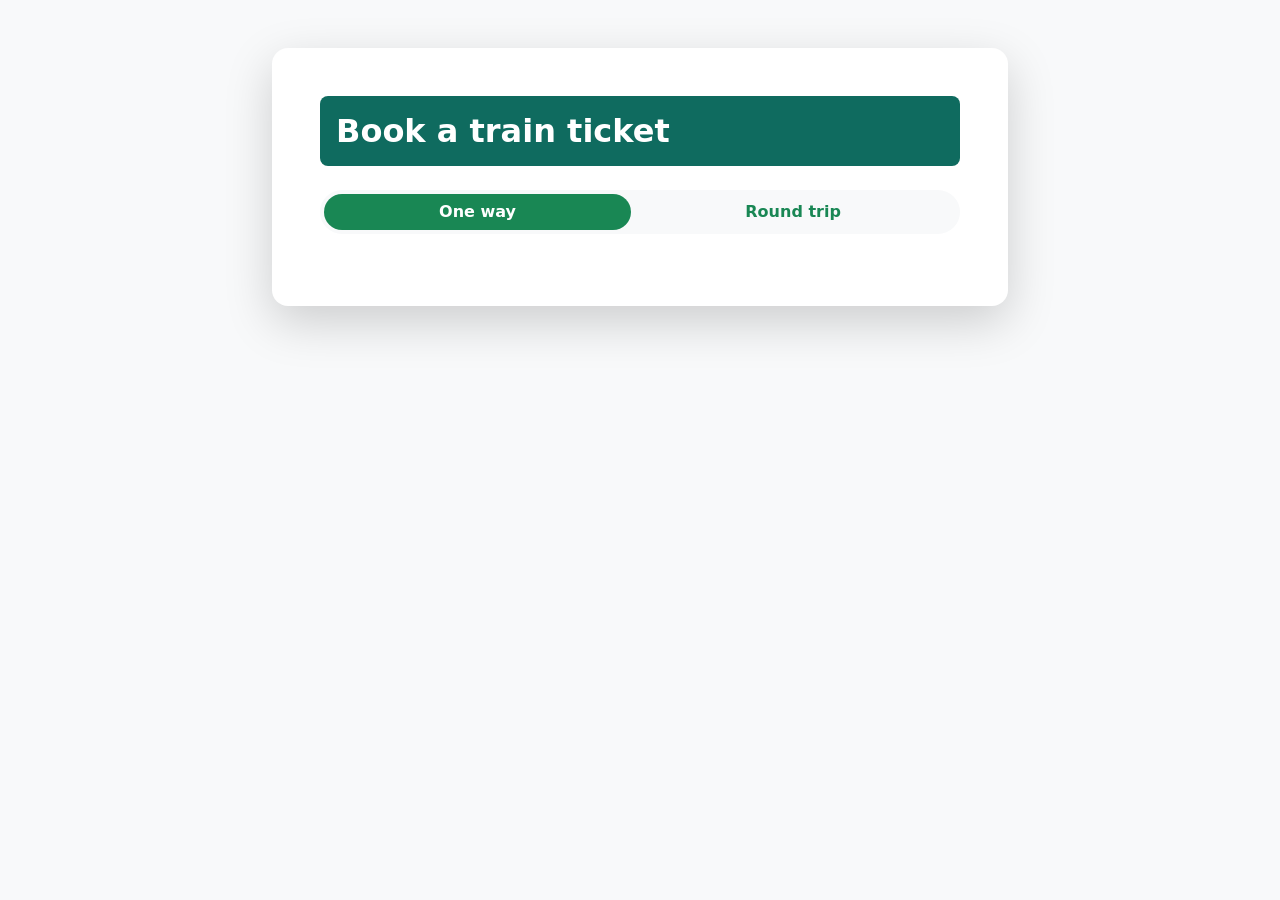
==== index.html @ a76bed5d "Assignment 4" ====
<!DOCTYPE html>
<html lang="en">
<head>
    <meta charset="UTF-8">
    <meta name="viewport" content ="width=device-width, initial-scale=1.0">
    <title>Book a train ticket</title>
    <link href="https://fonts.googleapis.com/css2?family=Montserrat:wght@400;500;600;700&display=swap" rel="stylesheet">
    <link href="https://cdn.jsdelivr.net/npm/bootstrap@5.3.3/dist/css/bootstrap.min.css" rel="stylesheet">
    <link rel="stylesheet" href="css/style.css">
</head>
<body class="bg-light py-5">
    <div class="container">
        <div class="row justify-content-center">
            <div class="col-12 col-lg-8">
                <div class="card shadow-lg border-0 p-4 p-md-5 rounded-4">
                    <h2 class="mb-4 fw-bold text-white p-3 rounded-3" style="background-color: #0F6B5F;">
                        Book a train ticket
                    </h2>
                    <form>
                        <div class="mb-4">
                            <div class="btn-group w-100 p-1 bg-light rounded-pill" role="group">
                                <input type="radio" class="btn-check" name="tripType" id="oneWay" autocomplete="off" checked>
                                <label class="btn btn-outline-success rounded-pill border-0 fw-semibold" for="oneWay"> One way</label>
                                <input type="radio" class="btn-check" name="tripType" id="roundTrip" autocomplete="off">
                                <label class="btn btn-outline-success rounded-pill border-0 fw-semibold" for="roundTrip"> Round trip</label>
                            </div>
                        </div>
                    </form>
                </div>
            </div>
        </div>
    </div>
</body>
</html>
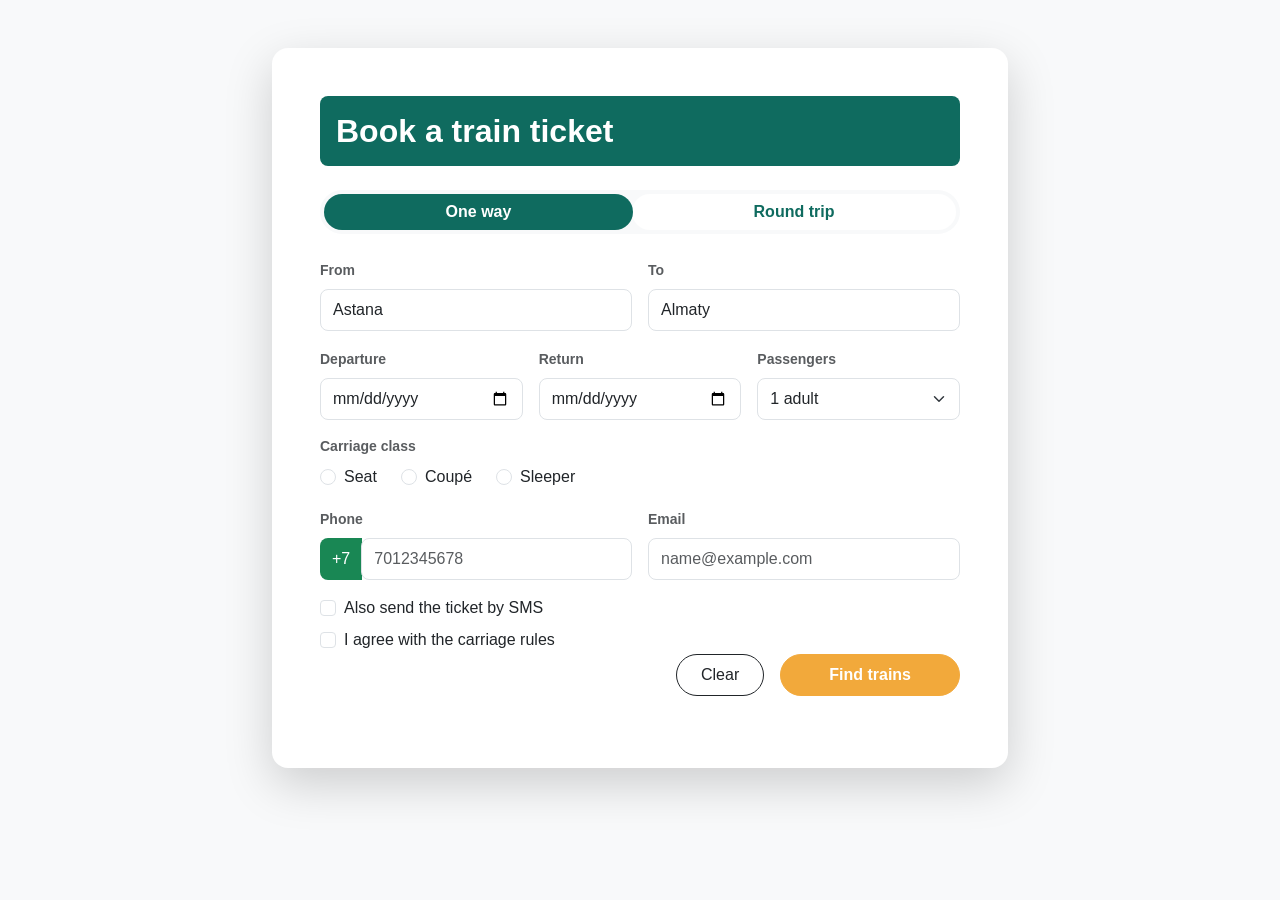
==== commit daa30b89: "Task 1" ====
--- a/index.html
+++ b/index.html
@@ -25,6 +25,83 @@
                                 <label class="btn btn-outline-success rounded-pill border-0 fw-semibold" for="roundTrip"> Round trip</label>
                             </div>
                         </div>
+                        <div class="row g-3 mb-3">
+                            <div class="col-md-6">
+                                <label for="fromInput" class="form-label text-muted small fw-bold">From</label>
+                                <input type="text" class="form-control rounded-3 py-2" id="fromInput" value="Astana" required>
+                            </div>
+                            <div class="col-md-6">
+                                <label for="toInput" class="form-label text-muted small fw-bold">To</label>
+                                <input type="text" class="form-control rounded-3 py-2" id="toInput" value="Almaty" required>
+                            </div>
+                        </div>
+                        <div class="row g-3 mb-3">
+                            <div class="col-md-4">
+                                <label for="departureInput" class="form-label text-muted small fw-bold">Departure</label>
+                                <input type="date" class="form-control rounded-3 py-2" id="departureInput" required>
+                            </div>
+                            <div class="col-md-4">
+                               <label for="returnInput" class="form-label text-muted small fw-bold">Return</label>
+                                <input type="date" class="form-control rounded-3 py-2" id="returnInput">
+                            </div>
+                            <div class="col-md-4">
+                                <label for="passengersInput" class="form-label text-muted small fw-bold">Passengers</label>
+                                <select class="form-select rounded-3 py-2" id="passengerInput" required>
+                                    <option value="1" selected>1 adult</option>
+                                    <option value="2">2 adults</option>
+                                    <option value="3">3 adults</option>
+                                    <option value="4">4 adults</option>
+                                    <option value="5">5 adults</option>
+                                    <option value="6">6 adults</option>
+                                </select>
+                            </div>
+                        </div>
+                        <div class="mb-3">
+                            <label class="form-label text-muted small fw-bold d-block">Carriage class</label>
+                            <div class="d-flex gap-4">
+                                <div class="form-check">
+                                    <input class="form-check-input" type="radio" name="carriageClass" id="seatClass" required>
+                                    <label class="form-check-label" for="seatClass">Seat</label>
+                                </div>
+                                <div class="form-check">
+                                    <input class="form-check-input" type="radio" name="carriageClass" id="coupeClass" required>
+                                    <label class="form-check-label" for="coupeClass">Coupé</label>
+                                </div>
+                                <div class="form-check">
+                                    <input class="form-check-input" type="radio" name="carriageClass" id="sleeperClass" required>
+                                    <label class="form-check-label" for="sleeperClass">Sleeper</label>
+                                </div>
+                            </div>
+                        </div>
+                        <div class="row g-3 mb-3">
+                            <div class="col-md-6">
+                                <label for="phoneInput" class="form-label text-muted small fw-bold">Phone</label>
+                                <div class="input-group">
+                                    <span class="input-group-text bg-success text-white border-0 rounded-start-3">+7</span>
+                                    <input type="tel" class="form-control rounded-3 py-2" id="phoneInput" placeholder="7012345678" required>
+                                </div>
+                            </div>
+                            <div class="col-md-6">
+                                <label for="emailInput" class="form-label text-muted small fw-bold">Email</label>
+                                <input type="email" class="form-control rounded-3 py-2" id="emailInput" placeholder="name@example.com" required>
+                            </div>
+                        </div>
+                        <div class="mb-4">
+                            <div class="form-check mb-2">
+                                <input class="form-check-input" type="checkbox" id="smsCheck">
+                                <label class="form-check-label" for="smsCheck">Also send the ticket by SMS</label>
+
+                            </div>
+                            <div class="form-check">
+                                <input class="form-check-input" type="checkbox" id="rulesCheck" required>
+                                <label class="form-check-label" for="rulesCheck">I agree with the carriage rules</label>
+
+                            </div>
+                            <div class="d-flex flex-column flex-md-row gap-3 justify-content-end">
+                                <button type="reset" class="btn btn-outline-dark rounded-pill px-4 py-2 order-2 order-md-1">Clear</button>
+                                <button type="submit" class="btn btn-warning text-white fw-bold rounded-pill px-5 py-2 order-1 order-md-2 btn-find">Find trains</button>
+                            </div>
+                        </div>
                     </form>
                 </div>
             </div>
--- a/css/style.css
+++ b/css/style.css
@@ -0,0 +1,30 @@
+body {
+    font-family: 'Montserrat', sans-serif;
+    background-color: #F4F7F5;
+}
+.brand-header {
+    background-color: #0F6B5F;
+}
+.btn-find {
+    background-color: #F2A93B;
+    border-color: #F2A93B;
+    color: #16302B;
+}
+.btn-find:hover {
+    background-color: #D89531;
+    border-color: #D89531;
+}
+.btn-outline-success {
+    color: #0F6B5F !important;
+    background-color: #ffffff !important;
+    border-color: transparent !important;
+}
+.btn-outline-success:hover {
+    background-color: #E6EFEC !important;
+    color: #0F6B5F !important;
+}
+.btn-check:checked + .btn-outline-success {
+    background-color: #0F6B5F !important;
+    color: #ffffff !important;
+    border-color: #0F6B5F !important;
+}
